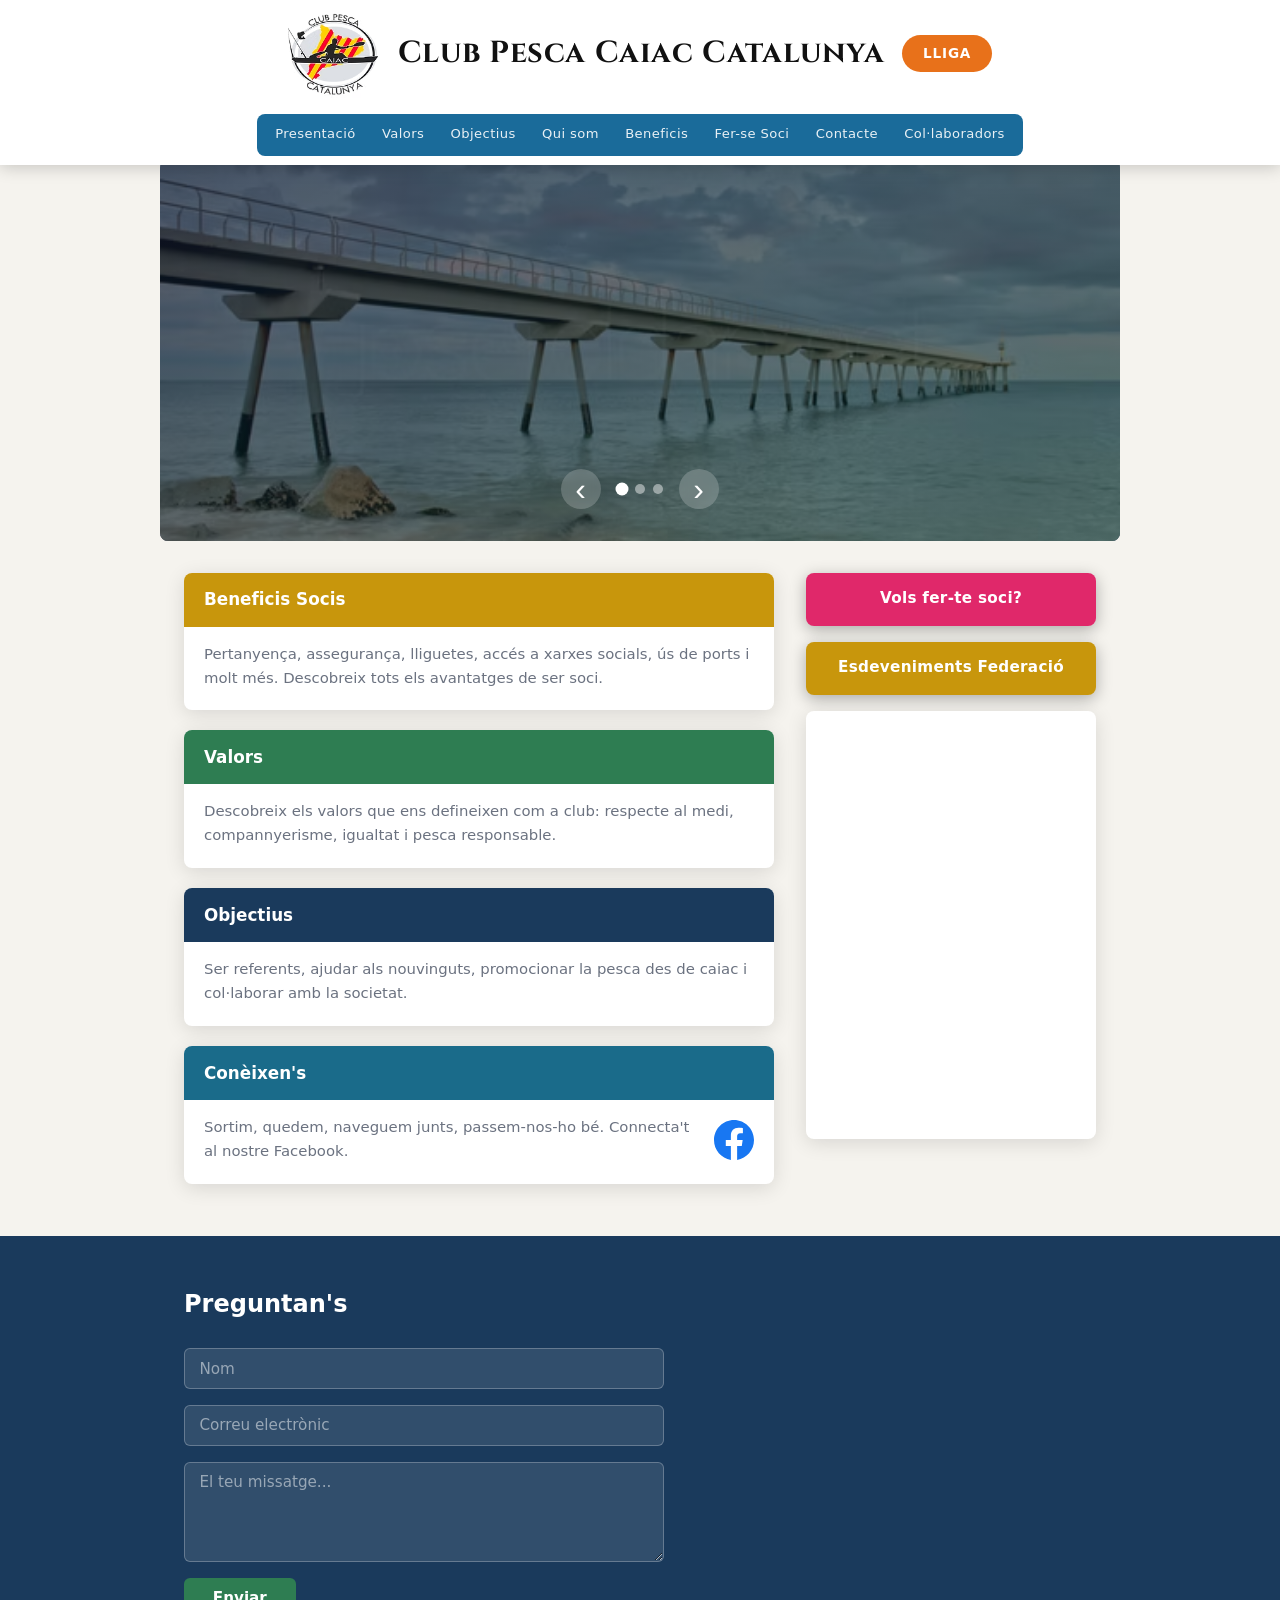
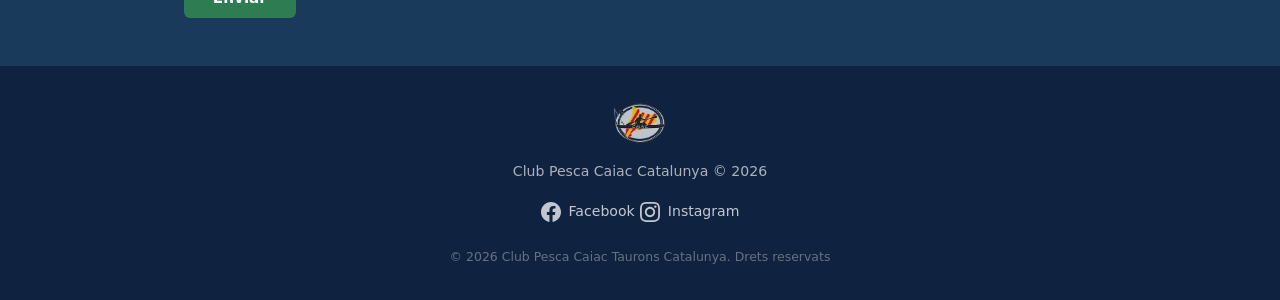
==== index.html @ 797f1c05 "Initial commit — Club Pesca Caiac Catalunya web" ====
<!DOCTYPE html>
<html lang="ca">
<head>
  <meta charset="UTF-8" />
  <meta name="viewport" content="width=device-width, initial-scale=1.0" />
  <title>Club Pesca Caiac Catalunya</title>
  <link rel="stylesheet" href="assets/css/styles.css" />
</head>
<body>

  <div id="site-header"></div>

  <main>

    <!-- HERO SLIDER (compacte) -->
    <section class="hero hero--compact">
      <div class="slider" id="hero-slider">
        <div class="slide" style="background-image: url('assets/img/pontpetroli.avif')"></div>
        <div class="slide" style="background-image: url('assets/img/delta.avif')"></div>
        <div class="slide" style="background-image: url('assets/img/capcreus.avif')"></div>
      </div>
      <div class="hero-overlay"></div>
      <div class="slider-nav">
        <button class="slider-prev" aria-label="Anterior">&#8249;</button>
        <div class="slider-dots" id="slider-dots"></div>
        <button class="slider-next" aria-label="Següent">&#8250;</button>
      </div>
    </section>

    <!-- LANDING GRID -->
    <div class="landing-wrap">

      <!-- COLUMNA PRINCIPAL -->
      <div class="landing-main">

        <!-- Beneficis -->
        <a href="beneficis.html" class="landing-card">
          <div class="landing-card-header landing-card-header--accent">Beneficis Socis</div>
          <div class="landing-card-body">
            <p>Pertanyença, assegurança, lliguetes, accés a xarxes socials, ús de ports i molt més. Descobreix tots els avantatges de ser soci.</p>
          </div>
        </a>

        <!-- Valors -->
        <a href="valors.html" class="landing-card">
          <div class="landing-card-header landing-card-header--secondary">Valors</div>
          <div class="landing-card-body">
            <p>Descobreix els valors que ens defineixen com a club: respecte al medi, compannyerisme, igualtat i pesca responsable.</p>
          </div>
        </a>

        <!-- Objectius -->
        <a href="objectius.html" class="landing-card">
          <div class="landing-card-header landing-card-header--primary">Objectius</div>
          <div class="landing-card-body">
            <p>Ser referents, ajudar als nouvinguts, promocionar la pesca des de caiac i col·laborar amb la societat.</p>
          </div>
        </a>

        <!-- Conèixen's -->
        <a href="qui-som.html" class="landing-card landing-card--facebook">
          <div class="landing-card-header landing-card-header--dark">Conèixen's</div>
          <div class="landing-card-body landing-card-body--fb">
            <p>Sortim, quedem, naveguem junts, passem-nos-ho bé. Connecta't al nostre Facebook.</p>
            <svg class="fb-icon" viewBox="0 0 24 24" fill="currentColor" aria-hidden="true">
              <path d="M24 12.073C24 5.405 18.627 0 12 0S0 5.405 0 12.073C0 18.1 4.388 23.094 10.125 24v-8.437H7.078v-3.49h3.047V9.41c0-3.025 1.792-4.697 4.533-4.697 1.312 0 2.686.236 2.686.236v2.97h-1.513c-1.491 0-1.956.93-1.956 1.874v2.25h3.328l-.532 3.49h-2.796V24C19.612 23.094 24 18.1 24 12.073z"/>
            </svg>
          </div>
        </a>

      </div>

      <!-- SIDEBAR -->
      <aside class="landing-sidebar">
        <a href="fer-se-soci.html" class="btn-cta btn-cta--soci btn-cta--block">Vols fer-te soci?</a>
        <a href="https://www.fepyc.es/competiciones-oficiales"
           class="btn-cta btn-cta--esdev btn-cta--block"
           target="_blank" rel="noopener">Esdeveniments Federació</a>

        <div class="sidebar-calendar">
          <iframe
            src="https://calendar.google.com/calendar/embed?src=info.clubpescacaiaccatalunya%40gmail.com&ctz=Europe%2FMadrid&hl=ca&showTitle=0&showNav=0&showPrint=0&showTabs=0&showCalendars=0&showTz=0&mode=AGENDA"
            style="border:0" width="100%" height="420" frameborder="0"
            scrolling="no" title="Esdeveniments pròxims"></iframe>
        </div>
      </aside>

    </div>

    <!-- PREGUNTAN'S -->
    <section class="preguntes-section">
      <div class="container preguntes-grid">
        <div class="preguntes-form-wrap">
          <h2 class="preguntes-title">Preguntan's</h2>
          <form id="preguntes-form" action="https://formspree.io/f/xkoywnyw" method="POST" novalidate>
            <div class="form-group">
              <input type="text" name="nom" required placeholder="Nom" />
            </div>
            <div class="form-group">
              <input type="email" name="email" required placeholder="Correu electrònic" />
            </div>
            <div class="form-group">
              <textarea name="missatge" rows="3" required placeholder="El teu missatge..."></textarea>
            </div>
            <div class="form-actions">
              <button type="submit" class="btn btn--primary">Enviar</button>
            </div>
            <div id="preguntes-status" class="form-status" aria-live="polite"></div>
          </form>
        </div>
      </div>
    </section>

  </main>

  <div id="site-footer"></div>

  <script src="assets/js/components.js"></script>
  <script src="assets/js/script.js"></script>
</body>
</html>
---- assets/css/styles.css ----
/* =========================================================
   Variables & Reset
   ========================================================= */
:root {
  --color-primary:   #1a3a5c;
  --color-secondary: #2e7d52;
  --color-accent:    #c8960c;
  --color-dark:      #0f2340;
  --color-light:     #f5f3ee;
  --color-white:     #ffffff;
  --color-text:      #2c2c2c;
  --color-muted:     #6b7280;

  --header-h: 160px;
  --font-display: 'Cinzel', serif;
  --radius:   8px;
  --shadow:   0 4px 20px rgba(0,0,0,.12);
  --transition: .25s ease;

  --font-main: 'Segoe UI', system-ui, sans-serif;
}

*, *::before, *::after { box-sizing: border-box; margin: 0; padding: 0; }

html { scroll-behavior: smooth; font-size: 16px; }

body {
  font-family: var(--font-main);
  color: var(--color-text);
  background: var(--color-light);
  line-height: 1.7;
}

img { max-width: 100%; height: auto; display: block; }
a   { color: inherit; text-decoration: none; }

/* =========================================================
   Utility
   ========================================================= */
.container {
  max-width: 960px;
  margin: 0 auto;
  padding: 0 1.5rem;
}

.mt-2 { margin-top: 2rem; }

.link {
  color: var(--color-secondary);
  text-decoration: underline;
  text-underline-offset: 3px;
}
.link:hover { color: var(--color-primary); }

/* =========================================================
   Header & Nav
   ========================================================= */
#header {
  position: fixed;
  top: 0; left: 0; right: 0;
  z-index: 1000;
  background: #ffffff;
  box-shadow: 0 2px 16px rgba(0,0,0,.2);
}

/* Fila superior — fons blanc, logo + nom + botó */
.header-brand-row {
  background: #ffffff;
  display: flex;
  align-items: center;
  justify-content: center;
  gap: 1.1rem;
  padding: .6rem 2rem;
}

.logo-link { flex-shrink: 0; }
.logo { height: 88px; width: auto; }

.header-club-name {
  font-family: 'Cinzel', serif;
  font-size: 1.9rem;
  font-weight: 700;
  color: #111111;
  letter-spacing: .02em;
  line-height: 1;
}

.club-name  { display: none; }
.club-line1 { display: none; }
.club-line2 { display: none; }

.btn-lliga {
  flex-shrink: 0;
  display: inline-block;
  padding: .45rem 1.3rem;
  background: #e8711a;
  color: #ffffff;
  font-size: .85rem;
  font-weight: 700;
  letter-spacing: .06em;
  text-transform: uppercase;
  border-radius: 20px;
  white-space: nowrap;
  transition: background var(--transition);
}
.btn-lliga:hover { background: #c45e12; }

/* Hamburger (ocult en desktop) */
.nav-toggle {
  display: none;
  flex-direction: column;
  gap: 5px;
  background: none;
  border: none;
  cursor: pointer;
  padding: 6px;
  flex-shrink: 0;
}
.nav-toggle span {
  display: block;
  width: 26px; height: 2px;
  background: #333333;
  border-radius: 2px;
  transition: transform var(--transition), opacity var(--transition);
}
.nav-toggle[aria-expanded="true"] span:nth-child(1) { transform: translateY(7px) rotate(45deg); }
.nav-toggle[aria-expanded="true"] span:nth-child(2) { opacity: 0; }
.nav-toggle[aria-expanded="true"] span:nth-child(3) { transform: translateY(-7px) rotate(-45deg); }

/* Barra de navegació — píndola blava centrada, amplada automàtica */
#main-nav {
  background: #1a6b9a;
  border-radius: 8px;
  width: fit-content;
  margin: .4rem auto .55rem;
  padding: .2rem .4rem;
}

#main-nav ul {
  list-style: none;
  display: flex;
  gap: .15rem;
  flex-wrap: wrap;
  justify-content: center;
}

#main-nav a {
  display: block;
  padding: .42rem .75rem;
  color: rgba(255,255,255,.9);
  font-size: .82rem;
  font-weight: 500;
  letter-spacing: .03em;
  border-radius: 5px;
  transition: background var(--transition), color var(--transition);
  white-space: nowrap;
}

#main-nav a:hover {
  background: rgba(255,255,255,.22);
  color: #ffffff;
}

#main-nav a.active {
  background: rgba(255,255,255,.3);
  color: #ffffff;
  font-weight: 700;
}

/* =========================================================
   Sections — general
   ========================================================= */
.section {
  padding-bottom: 5rem;
}

.section--light { background: var(--color-light); }
.section--dark  { background: var(--color-primary); color: var(--color-white); }
.section--dark .card, .section--dark .benefici-item { color: var(--color-text); }

/* Section header (with or without image) */
.section-header {
  padding: 3rem 0 2.5rem;
  text-align: center;
}

.section-header h2 {
  font-size: clamp(1.8rem, 4vw, 2.6rem);
  font-weight: 700;
  letter-spacing: -.02em;
}

.section--light .section-header h2 { color: var(--color-primary); }
.section--dark  .section-header h2 { color: var(--color-white); }

/* Header with background image */
.section-header.has-image {
  position: relative;
  min-height: 200px;
  display: flex;
  align-items: flex-end;
  padding: 0;
  margin-bottom: 2.5rem;
}

.section-header-bg {
  position: absolute;
  inset: 0;
  background-size: cover;
  background-position: center;
  background-color: var(--color-dark);
}

.section-header-overlay {
  position: relative;
  width: 100%;
  padding: 2rem 2rem 1.5rem;
  background: linear-gradient(to top, rgba(10,25,50,.75) 0%, transparent 100%);
}

.section-header.has-image h2 {
  color: var(--color-white) !important;
  text-shadow: 0 2px 8px rgba(0,0,0,.5);
}

.section-intro {
  max-width: 700px;
  margin: 0 auto 2.5rem;
  text-align: center;
  font-size: 1.05rem;
}

/* =========================================================
   Hero Slider
   ========================================================= */
.hero {
  position: relative;
  min-height: 100vh;
  display: flex;
  align-items: center;
  justify-content: center;
  overflow: hidden;
  background-color: var(--color-dark);
}

/* Slides */
.slider {
  position: absolute;
  inset: 0;
}
.slide {
  position: absolute;
  inset: 0;
  background-size: cover;
  background-position: center;
  opacity: 0;
  transition: opacity 1.2s ease;
}
.slide.active { opacity: 1; }

.hero-overlay {
  position: absolute;
  inset: 0;
  background: linear-gradient(160deg, rgba(10,25,50,.65) 0%, rgba(10,50,30,.45) 100%);
  pointer-events: none;
}

/* Hero content */
.hero-content {
  position: relative;
  text-align: center;
  color: var(--color-white);
  padding: 2rem 1.5rem;
  z-index: 1;
}

.hero-logo {
  width: clamp(100px, 18vw, 180px);
  margin: 0 auto 1.5rem;
  filter: drop-shadow(0 4px 16px rgba(0,0,0,.5));
}

.hero-title {
  font-size: clamp(1.8rem, 5vw, 3.2rem);
  font-weight: 800;
  letter-spacing: -.02em;
  text-shadow: 0 3px 12px rgba(0,0,0,.5);
  margin-bottom: 1.75rem;
}

/* CTA buttons */
.hero-ctas {
  display: flex;
  flex-wrap: wrap;
  gap: 1rem;
  justify-content: center;
}

.btn-cta {
  display: inline-block;
  padding: .7rem 1.6rem;
  border-radius: 30px;
  font-weight: 700;
  font-size: .95rem;
  letter-spacing: .02em;
  transition: transform var(--transition), box-shadow var(--transition), filter var(--transition);
  box-shadow: 0 4px 16px rgba(0,0,0,.3);
}
.btn-cta:hover {
  transform: translateY(-2px);
  box-shadow: 0 8px 24px rgba(0,0,0,.35);
  filter: brightness(1.1);
}

.btn-cta--soci {
  background: #e0286a;
  color: var(--color-white);
}
.btn-cta--esdev {
  background: var(--color-accent);
  color: var(--color-white);
}

/* Slider nav */
.slider-nav {
  position: absolute;
  bottom: 2rem;
  left: 0; right: 0;
  display: flex;
  align-items: center;
  justify-content: center;
  gap: 1rem;
  z-index: 2;
}

.slider-prev,
.slider-next {
  background: rgba(255,255,255,.2);
  border: none;
  color: var(--color-white);
  font-size: 2rem;
  line-height: 1;
  width: 40px; height: 40px;
  border-radius: 50%;
  cursor: pointer;
  display: flex; align-items: center; justify-content: center;
  transition: background var(--transition);
  backdrop-filter: blur(4px);
}
.slider-prev:hover,
.slider-next:hover { background: rgba(255,255,255,.4); }

.slider-dots {
  display: flex;
  gap: .5rem;
  align-items: center;
}
.slider-dot {
  width: 10px; height: 10px;
  border-radius: 50%;
  background: rgba(255,255,255,.45);
  border: none;
  cursor: pointer;
  transition: background var(--transition), transform var(--transition);
  padding: 0;
}
.slider-dot.active {
  background: var(--color-white);
  transform: scale(1.3);
}

/* =========================================================
   Landing page
   ========================================================= */
.hero--compact {
  max-width: 960px;
  margin: var(--header-h) auto 0;
  border-radius: var(--radius);
  aspect-ratio: 560 / 222;
  min-height: 0;
}
@media (max-width: 768px) {
  .hero--compact {
    aspect-ratio: 560 / 222;
    border-radius: 0;
    min-height: 140px;
  }
}

.landing-wrap {
  display: grid;
  grid-template-columns: 1fr 290px;
  gap: 2rem;
  max-width: 960px;
  margin: 2rem auto;
  padding: 0 1.5rem;
  align-items: start;
}

/* Cards secció */
.landing-card {
  display: block;
  text-decoration: none;
  color: var(--color-text);
  background: var(--color-white);
  border-radius: var(--radius);
  box-shadow: var(--shadow);
  overflow: hidden;
  margin-bottom: 1.25rem;
  transition: transform var(--transition), box-shadow var(--transition);
}
.landing-card:hover {
  transform: translateY(-3px);
  box-shadow: 0 10px 28px rgba(0,0,0,.13);
}

.landing-card-header {
  padding: .8rem 1.25rem;
  font-weight: 800;
  font-size: 1.05rem;
  color: var(--color-white);
}
.landing-card-header--primary  { background: var(--color-primary); }
.landing-card-header--secondary { background: var(--color-secondary); }
.landing-card-header--accent    { background: var(--color-accent); }
.landing-card-header--dark      { background: #1a6b8a; }

.landing-card-body {
  padding: 1rem 1.25rem 1.25rem;
  font-size: .93rem;
  color: var(--color-muted);
  line-height: 1.6;
}

.landing-card-body--fb {
  display: flex;
  align-items: center;
  gap: 1rem;
}
.fb-icon {
  width: 40px; height: 40px;
  color: #1877f2;
  flex-shrink: 0;
}

/* Sidebar */
.landing-sidebar {
  display: flex;
  flex-direction: column;
  gap: 1rem;
  position: sticky;
  top: calc(var(--header-h) + 1rem);
}

.btn-cta--block {
  display: block;
  text-align: center;
  border-radius: var(--radius);
  padding: .85rem 1rem;
  font-size: .95rem;
}

.sidebar-calendar {
  border-radius: var(--radius);
  overflow: hidden;
  box-shadow: var(--shadow);
  background: var(--color-white);
}

/* Preguntan's */
.preguntes-section {
  background: var(--color-primary);
  padding: 3rem 0;
  margin-top: 1rem;
}

.preguntes-title {
  color: var(--color-white);
  font-size: 1.5rem;
  font-weight: 800;
  margin-bottom: 1.5rem;
}

.preguntes-form-wrap {
  max-width: 480px;
}

.preguntes-section input,
.preguntes-section textarea {
  background: rgba(255,255,255,.1);
  border-color: rgba(255,255,255,.25);
  color: var(--color-white);
}
.preguntes-section input::placeholder,
.preguntes-section textarea::placeholder { color: rgba(255,255,255,.5); }
.preguntes-section input:focus,
.preguntes-section textarea:focus {
  border-color: var(--color-accent);
  box-shadow: 0 0 0 3px rgba(200,150,12,.25);
}

@media (max-width: 768px) {
  .landing-wrap {
    grid-template-columns: 1fr;
  }
  .landing-sidebar {
    position: static;
  }
}

/* =========================================================
   Pàgines internes
   ========================================================= */
.page-main {
  padding-top: var(--header-h);
  min-height: calc(100vh - 200px);
  max-width: 960px;
  margin: 0 auto;
}

.page-banner {
  padding: 1.75rem 0 1.6rem;
}
.page-banner-overlay {
  width: 100%;
  text-align: center;
}
.page-banner h1 {
  display: inline-block;
  font-family: 'Cinzel', serif;
  font-size: clamp(1.1rem, 2.5vw, 1.6rem);
  font-weight: 700;
  letter-spacing: .12em;
  text-transform: uppercase;
  color: #ffffff;
  background: linear-gradient(135deg, var(--color-accent) 0%, #e8a020 100%);
  border-radius: 50px;
  padding: .65rem 2.5rem;
  box-shadow: 0 4px 22px rgba(200,150,12,.45), 0 0 0 3px rgba(255,255,255,.12);
  text-shadow: 0 1px 4px rgba(0,0,0,.2);
}

.page-content {
  padding: 3rem 1.5rem 5rem;
}

/* =========================================================
   Cards (Valors)
   ========================================================= */
.cards-grid {
  display: grid;
  grid-template-columns: repeat(auto-fit, minmax(220px, 1fr));
  gap: 1.5rem;
}

.card {
  background: var(--color-white);
  border-radius: var(--radius);
  padding: 2rem 1.5rem;
  box-shadow: var(--shadow);
  text-align: center;
  transition: transform var(--transition), box-shadow var(--transition);
}
.card:hover { transform: translateY(-4px); box-shadow: 0 8px 28px rgba(0,0,0,.15); }

.card-icon { font-size: 2.5rem; margin-bottom: 1rem; }
.card h3   { font-size: 1.1rem; margin-bottom: .5rem; color: var(--color-primary); }
.card p    { font-size: .9rem; color: var(--color-muted); }

/* =========================================================
   Valors — visual
   ========================================================= */
.valors-visual {
  position: relative;
  width: 320px;
  height: 320px;
  margin: 1rem auto 2.5rem;
}

.valors-ring {
  position: absolute;
  border-radius: 50%;
  top: 50%; left: 50%;
  transform: translate(-50%, -50%);
  border: 2px solid rgba(255,255,255,.2);
}
.valors-ring--outer {
  width: 310px; height: 310px;
  border-style: dashed;
  animation: spin 30s linear infinite;
}
.valors-ring--mid {
  width: 220px; height: 220px;
  border-color: rgba(200,150,12,.35);
}

@keyframes spin { to { transform: translate(-50%, -50%) rotate(360deg); } }

.valors-center {
  position: absolute;
  top: 50%; left: 50%;
  transform: translate(-50%, -50%);
  width: 130px; height: 130px;
  background: var(--color-secondary);
  border-radius: 50%;
  display: flex;
  flex-direction: column;
  align-items: center;
  justify-content: center;
  gap: .3rem;
  box-shadow: 0 0 0 6px rgba(46,125,82,.25), 0 8px 28px rgba(0,0,0,.3);
}
.valors-icon  { font-size: 2rem; line-height: 1; }
.valors-label { font-size: .7rem; font-weight: 800; letter-spacing: .12em; color: var(--color-white); }

.valors-satellite {
  position: absolute;
  width: 52px; height: 52px;
  background: var(--color-primary);
  border: 2px solid var(--color-accent);
  border-radius: 50%;
  display: flex; align-items: center; justify-content: center;
  font-size: 1.3rem;
  box-shadow: 0 4px 14px rgba(0,0,0,.3);
  top: 50%; left: 50%;
}
/* Posicions dels 6 satèl·lits (radi ~130px) */
.valors-sat--1 { transform: translate(-50%,-50%) translate(0,   -130px); }
.valors-sat--2 { transform: translate(-50%,-50%) translate(113px, -65px); }
.valors-sat--3 { transform: translate(-50%,-50%) translate(113px,  65px); }
.valors-sat--4 { transform: translate(-50%,-50%) translate(0,    130px); }
.valors-sat--5 { transform: translate(-50%,-50%) translate(-113px, 65px); }
.valors-sat--6 { transform: translate(-50%,-50%) translate(-113px,-65px); }

/* Botó DECÀLEG esfera */
.decaleg-btn-wrap {
  text-align: center;
  padding: 2rem 0 1rem;
}

.btn-decaleg {
  display: inline-flex;
  align-items: center;
  justify-content: center;
  width: 150px; height: 150px;
  border-radius: 50%;
  background: var(--color-accent);
  color: var(--color-white);
  font-size: 1rem;
  font-weight: 800;
  letter-spacing: .1em;
  text-decoration: none;
  box-shadow: 0 6px 24px rgba(200,150,12,.4);
  transition: transform var(--transition), box-shadow var(--transition), background var(--transition);
}
.btn-decaleg:hover {
  background: #a97a08;
  transform: scale(1.08);
  box-shadow: 0 10px 32px rgba(200,150,12,.5);
}

/* Pàgina decàleg */
.decaleg-page-content {
  max-width: 800px;
  margin: 0 auto;
}

.decaleg-section-title {
  font-size: clamp(1.4rem, 3vw, 1.9rem);
  font-weight: 800;
  color: var(--color-primary);
  margin-bottom: 2rem;
  padding-bottom: .6rem;
  border-bottom: 3px solid var(--color-accent);
}

.decaleg-group {
  margin-bottom: 2.5rem;
  background: var(--color-white);
  border-radius: var(--radius);
  box-shadow: var(--shadow);
  overflow: hidden;
}

.decaleg-group-title {
  background: var(--color-primary);
  color: var(--color-white);
  font-size: 1rem;
  font-weight: 700;
  padding: .85rem 1.5rem;
  letter-spacing: .02em;
}

.decaleg-ol {
  padding: 1.25rem 1.5rem 1.5rem 3rem;
  display: flex;
  flex-direction: column;
  gap: .85rem;
}

.decaleg-ol li {
  font-size: .97rem;
  line-height: 1.65;
  color: var(--color-text);
}

/* Llista DECÀLEG en secció — Valors (scattered 3×3) */
.decaleg-list {
  list-style: none;
  display: grid;
  grid-template-columns: repeat(3, 1fr);
  gap: 1.4rem;
  margin: 1.5rem auto 2.5rem;
}

.decaleg-list li {
  display: flex;
  flex-direction: column;
  border-radius: var(--radius);
  overflow: hidden;
  box-shadow: 0 6px 22px rgba(0,0,0,.16);
  transition: transform .35s ease, box-shadow .35s ease, z-index 0s;
  position: relative;
  z-index: 1;
}
.decaleg-list li::before { display: none; }

/* Rotació individual — "cartes llançades" */
.decaleg-list li:nth-child(1) { transform: rotate(-4deg)   translate(-4px, -3px); }
.decaleg-list li:nth-child(2) { transform: rotate(2.5deg)  translate( 3px, -6px); }
.decaleg-list li:nth-child(3) { transform: rotate(-3deg)   translate( 5px, -2px); }
.decaleg-list li:nth-child(4) { transform: rotate(3.5deg)  translate(-6px,  4px); }
.decaleg-list li:nth-child(6) { transform: rotate(-2.5deg) translate( 6px,  3px); }
.decaleg-list li:nth-child(7) { transform: rotate(4deg)    translate(-3px,  5px); }
.decaleg-list li:nth-child(8) { transform: rotate(-3.5deg) translate( 2px,  6px); }
.decaleg-list li:nth-child(9) { transform: rotate(2deg)    translate( 5px,  3px); }

/* Hover — s'enderessa i s'aixeca */
.decaleg-list li:not(.decaleg-center):hover {
  transform: rotate(0deg) translateY(-10px) scale(1.04);
  box-shadow: 0 16px 36px rgba(0,0,0,.22);
  z-index: 10;
}

/* Centre — esfera Decàleg */
.decaleg-list li.decaleg-center {
  background: none;
  box-shadow: none;
  overflow: visible;
  display: flex;
  align-items: center;
  justify-content: center;
  transform: none !important;
}
.decaleg-list li.decaleg-center:hover {
  box-shadow: none !important;
  transform: scale(1.1) !important;
}

.decaleg-list li > div {
  display: flex;
  flex-direction: column;
  height: 100%;
}

.decaleg-item-title {
  padding: .75rem 1.1rem;
  font-weight: 700;
  font-size: .88rem;
  color: #ffffff;
  line-height: 1.3;
}

.decaleg-item-text {
  background: var(--color-white);
  padding: .85rem 1.1rem 1rem;
  font-size: .83rem;
  color: var(--color-text);
  line-height: 1.6;
  flex: 1;
}

/* Colors — posició 5 és el centre, se salta */
.decaleg-list li:nth-child(1) .decaleg-item-title { background: #1a6b9a; }
.decaleg-list li:nth-child(2) .decaleg-item-title { background: #2e7d52; }
.decaleg-list li:nth-child(3) .decaleg-item-title { background: #c07d15; }
.decaleg-list li:nth-child(4) .decaleg-item-title { background: #00778a; }
.decaleg-list li:nth-child(6) .decaleg-item-title { background: #7b3f9e; }
.decaleg-list li:nth-child(7) .decaleg-item-title { background: #c0392b; }
.decaleg-list li:nth-child(8) .decaleg-item-title { background: #6d4c24; }
.decaleg-list li:nth-child(9) .decaleg-item-title { background: #1a3a5c; }

/* Mòbil: columna única sense rotació */
@media (max-width: 640px) {
  .decaleg-list { grid-template-columns: 1fr; }
  .decaleg-list li:nth-child(n) { transform: none; }
  .decaleg-list li.decaleg-center { order: -1; }
}

/* =========================================================
   Objectius
   ========================================================= */
.objectius-grid {
  display: grid;
  grid-template-columns: repeat(auto-fit, minmax(280px, 1fr));
  gap: 1.5rem;
}

.obj-card {
  background: var(--color-white);
  border-radius: var(--radius);
  box-shadow: var(--shadow);
  overflow: hidden;
  transition: transform var(--transition), box-shadow var(--transition);
}
.obj-card:hover {
  transform: translateY(-4px);
  box-shadow: 0 10px 28px rgba(0,0,0,.14);
}

.obj-card-header {
  padding: 1rem 1.25rem;
  font-weight: 700;
  font-size: 1rem;
  color: var(--color-white);
  line-height: 1.3;
}
.obj-card--primary .obj-card-header { background: var(--color-primary); }
.obj-card--secondary .obj-card-header { background: var(--color-secondary); }
.obj-card--accent .obj-card-header { background: var(--color-accent); }

.obj-card p {
  padding: 1rem 1.25rem 1.25rem;
  font-size: .92rem;
  color: var(--color-text);
  line-height: 1.65;
}

/* =========================================================
   Qui som — mosaic
   ========================================================= */
.team-mosaic {
  display: grid;
  grid-template-columns: repeat(auto-fit, minmax(280px, 1fr));
  gap: 1.75rem;
}

.team-card {
  border-radius: var(--radius);
  overflow: hidden;
  box-shadow: var(--shadow);
  display: flex;
  flex-direction: column;
  transition: transform var(--transition), box-shadow var(--transition);
}
.team-card:hover {
  transform: translateY(-4px);
  box-shadow: 0 12px 32px rgba(0,0,0,.16);
}

.team-photo {
  height: 280px;
  background-size: cover;
  background-position: center top;
  background-color: var(--color-dark);
}

.team-info {
  background: var(--color-accent);
  padding: 1.1rem 1.25rem 1.25rem;
  flex: 1;
}

.team-role {
  font-weight: 800;
  font-size: 1.05rem;
  color: var(--color-white);
  margin-bottom: .2rem;
}

.team-name {
  font-size: .9rem;
  color: rgba(255,255,255,.85);
  margin-bottom: .5rem;
  font-style: italic;
}

.team-info p {
  font-size: .88rem;
  color: rgba(255,255,255,.9);
  line-height: 1.6;
}

/* =========================================================
   Qui som — equip (legacy, pot eliminar-se)
   ========================================================= */
.content-block {
  max-width: 780px;
  margin: 0 auto;
  font-size: 1.02rem;
}
.content-block p + p,
.content-block p + h3,
.content-block h3 + ol { margin-top: 1.25rem; }
.content-block h3 {
  font-size: 1.05rem;
  color: var(--color-primary);
  font-weight: 700;
}
.section--dark .content-block { opacity: .92; }

.presentacio-list {
  padding-left: 1.4rem;
  display: flex;
  flex-direction: column;
  gap: .6rem;
  margin-top: .75rem;
}
.presentacio-list li { line-height: 1.6; }

.presentacio-coda {
  margin-top: 2rem !important;
  font-weight: 600;
  color: var(--color-secondary);
}
.presentacio-firma {
  margin-top: .75rem !important;
  font-size: .95rem;
  border-left: 3px solid var(--color-accent);
  padding-left: .85rem;
  line-height: 1.6;
}

.video-wrap {
  max-width: 640px;
  margin: 2.5rem auto 0;
}
.video-responsive {
  position: relative;
  padding-bottom: 56.25%;
  height: 0;
  border-radius: var(--radius);
  overflow: hidden;
  box-shadow: var(--shadow);
}
.video-responsive iframe {
  position: absolute;
  inset: 0;
  width: 100%;
  height: 100%;
}

.team-grid {
  display: grid;
  grid-template-columns: repeat(auto-fit, minmax(180px, 1fr));
  gap: 1.5rem;
  margin-top: 2.5rem;
}

.team-card {
  text-align: center;
}
.team-card img {
  width: 120px; height: 120px;
  border-radius: 50%;
  object-fit: cover;
  margin: 0 auto .75rem;
  border: 3px solid var(--color-accent);
}
.team-card h4 { font-size: 1rem; margin-bottom: .2rem; }
.team-card p  { font-size: .85rem; opacity: .75; }

/* =========================================================
   Beneficis
   ========================================================= */
.beneficis-intro {
  max-width: 750px;
  margin: 0 auto 2.5rem;
  text-align: center;
  font-size: 1.05rem;
  color: var(--color-muted);
}

.beneficis-grid {
  display: grid;
  grid-template-columns: repeat(auto-fit, minmax(260px, 1fr));
  gap: 1.5rem;
}

.condicions-btn-wrap {
  text-align: center;
  margin: 0 0 2.5rem;
}

.btn-condicions {
  display: inline-flex;
  align-items: center;
  justify-content: center;
  width: 130px; height: 130px;
  border-radius: 50%;
  background: var(--color-secondary);
  color: var(--color-white);
  font-size: .95rem;
  font-weight: 800;
  letter-spacing: .1em;
  text-decoration: none;
  box-shadow: 0 6px 20px rgba(46,125,82,.35);
  transition: transform var(--transition), box-shadow var(--transition), background var(--transition);
}
.btn-condicions:hover {
  background: #256944;
  transform: scale(1.08);
  box-shadow: 0 10px 28px rgba(46,125,82,.45);
}

/* =========================================================
   Condicions
   ========================================================= */
.condicions-block {
  max-width: 780px;
  margin: 0 auto;
}

.condicions-section {
  margin-bottom: 2.5rem;
}

.condicions-section h2 {
  font-size: 1.15rem;
  font-weight: 800;
  color: var(--color-primary);
  margin-bottom: .9rem;
  padding-bottom: .4rem;
  border-bottom: 2px solid var(--color-accent);
  display: inline-block;
}

.condicions-ol {
  padding-left: 1.4rem;
  display: flex;
  flex-direction: column;
  gap: .5rem;
}

.condicions-ul {
  list-style: none;
  display: flex;
  flex-direction: column;
  gap: .65rem;
}

.condicions-ul li {
  display: flex;
  align-items: flex-start;
  gap: .65rem;
  font-size: .97rem;
  line-height: 1.6;
}

.condicions-ul li::before {
  content: '';
  display: inline-block;
  width: 7px; height: 7px;
  border-radius: 50%;
  background: var(--color-secondary);
  flex-shrink: 0;
  margin-top: .55rem;
}

.condicions-back {
  margin-top: 3rem;
}

.link-white {
  color: rgba(255,255,255,.85);
  text-decoration: underline;
  text-underline-offset: 3px;
}
.link-white:hover { color: var(--color-white); }

/* =========================================================
   Fer-se Soci — taula de preus
   ========================================================= */
.preus-bloc {
  margin-bottom: 3rem;
}
.preus-bloc p {
  margin-bottom: .9rem;
  font-size: .95rem;
  line-height: 1.7;
}

.preus-taula-wrap {
  overflow-x: auto;
  margin-bottom: .6rem;
}

.preus-taula {
  width: 100%;
  border-collapse: collapse;
  font-size: .92rem;
  box-shadow: var(--shadow);
  border-radius: var(--radius);
  overflow: hidden;
}
.preus-taula thead tr {
  background: var(--color-primary);
  color: #fff;
}
.preus-taula th {
  padding: .75rem 1rem;
  text-align: left;
  font-weight: 700;
  font-size: .85rem;
  letter-spacing: .03em;
}
.preus-taula td {
  padding: .65rem 1rem;
  border-bottom: 1px solid rgba(0,0,0,.07);
}
.preus-taula tbody tr:nth-child(odd)  { background: #fff; }
.preus-taula tbody tr:nth-child(even) { background: #f7f9fb; }
.preus-taula tbody tr:hover           { background: #eef4fa; }
.preus-total td {
  font-weight: 700;
  color: var(--color-primary);
  background: #e8f0f8 !important;
  border-top: 2px solid var(--color-primary);
}

.preus-nota {
  font-size: .82rem;
  color: var(--color-muted);
  font-style: italic;
  margin-bottom: 1.5rem !important;
}

.preus-subtitol {
  font-size: 1rem;
  font-weight: 800;
  color: var(--color-primary);
  text-transform: uppercase;
  letter-spacing: .04em;
  margin: 1.5rem 0 .75rem;
  padding-bottom: .35rem;
  border-bottom: 2px solid var(--color-accent);
  display: inline-block;
}

.preus-pagament {
  background: #f0f6ff;
  border-left: 4px solid var(--color-primary);
  border-radius: 0 var(--radius) var(--radius) 0;
  padding: 1.25rem 1.5rem;
  margin-top: 1.5rem;
}
.preus-pagament .preus-subtitol { margin-top: 0; }

.preus-passos {
  padding-left: 1.4rem;
  display: flex;
  flex-direction: column;
  gap: .55rem;
  margin-top: .5rem;
}
.preus-passos li {
  font-size: .9rem;
  line-height: 1.6;
  color: var(--color-text);
}

/* =========================================================
   Forms
   ========================================================= */
form { max-width: 700px; margin: 0 auto; }

.form-row {
  display: grid;
  grid-template-columns: 1fr 1fr;
  gap: 1rem;
}

.form-group {
  display: flex;
  flex-direction: column;
  gap: .35rem;
  margin-bottom: 1rem;
}

label {
  font-size: .88rem;
  font-weight: 600;
  color: inherit;
  opacity: .85;
}

input, select, textarea {
  width: 100%;
  padding: .65rem .9rem;
  border: 1.5px solid rgba(0,0,0,.18);
  border-radius: 6px;
  font-family: inherit;
  font-size: .95rem;
  background: var(--color-white);
  color: var(--color-text);
  transition: border-color var(--transition), box-shadow var(--transition);
}
.section--dark input,
.section--dark textarea {
  border-color: rgba(255,255,255,.25);
  background: rgba(255,255,255,.08);
  color: var(--color-white);
}
.section--dark input::placeholder,
.section--dark textarea::placeholder { color: rgba(255,255,255,.5); }

input:focus, select:focus, textarea:focus {
  outline: none;
  border-color: var(--color-secondary);
  box-shadow: 0 0 0 3px rgba(46,125,82,.2);
}

textarea { resize: vertical; min-height: 100px; }

.form-legend {
  font-size: .95rem;
  font-weight: 600;
  margin-bottom: 1.25rem;
  opacity: .8;
}

.input-prefix-wrap {
  display: flex;
  align-items: stretch;
}
.input-prefix {
  display: flex;
  align-items: center;
  padding: 0 .75rem;
  background: rgba(0,0,0,.06);
  border: 1.5px solid rgba(0,0,0,.18);
  border-right: none;
  border-radius: 6px 0 0 6px;
  font-size: .9rem;
  white-space: nowrap;
  color: var(--color-text);
}
.section--dark .input-prefix {
  background: rgba(255,255,255,.1);
  border-color: rgba(255,255,255,.25);
  color: var(--color-white);
}
.input-prefix-wrap input {
  border-radius: 0 6px 6px 0;
}

.radio-group {
  display: flex;
  flex-wrap: wrap;
  gap: 1rem;
  margin-top: .25rem;
}
.radio-label {
  display: flex;
  align-items: center;
  gap: .45rem;
  font-weight: 400;
  font-size: .95rem;
  cursor: pointer;
  opacity: 1;
}
.radio-label input[type="radio"] {
  width: auto;
  accent-color: var(--color-secondary);
}

.form-check {
  flex-direction: row;
  align-items: flex-start;
  gap: .6rem;
}
.form-check input[type="checkbox"] {
  width: auto;
  margin-top: .3rem;
  flex-shrink: 0;
  accent-color: var(--color-secondary);
}
.form-check label { font-weight: 400; font-size: .88rem; opacity: 1; }

.form-actions { margin-top: .5rem; }

.form-status {
  margin-top: 1rem;
  padding: .75rem 1rem;
  border-radius: var(--radius);
  font-size: .9rem;
  display: none;
}
.form-status.success { background: #d1fae5; color: #065f46; display: block; }
.form-status.error   { background: #fee2e2; color: #991b1b; display: block; }

/* =========================================================
   Buttons
   ========================================================= */
.btn {
  display: inline-flex;
  align-items: center;
  gap: .5rem;
  padding: .7rem 1.8rem;
  border: none;
  border-radius: 6px;
  font-family: inherit;
  font-size: .95rem;
  font-weight: 600;
  cursor: pointer;
  transition: background var(--transition), transform var(--transition);
}
.btn--primary {
  background: var(--color-secondary);
  color: var(--color-white);
}
.btn--primary:hover {
  background: #256944;
  transform: translateY(-1px);
}
.btn:active { transform: translateY(0); }

/* =========================================================
   Col·laboradors — text informatiu
   ========================================================= */
.collab-cards {
  display: grid;
  grid-template-columns: 1fr 1fr;
  gap: 1.5rem;
  margin-bottom: 2rem;
}

.collab-card {
  border-radius: var(--radius);
  overflow: hidden;
  box-shadow: var(--shadow);
  background: var(--color-white);
  display: flex;
  flex-direction: column;
  padding: 1.75rem 1.5rem 1.5rem;
  gap: .75rem;
  transition: transform var(--transition), box-shadow var(--transition);
}
.collab-card:hover {
  transform: translateY(-3px);
  box-shadow: 0 10px 28px rgba(0,0,0,.13);
}

.collab-card--club { border-top: 4px solid var(--color-primary); }
.collab-card--biz  { border-top: 4px solid var(--color-secondary); }

.collab-card-icon {
  font-size: 2.2rem;
  line-height: 1;
}

.collab-card h3 {
  font-size: 1.05rem;
  font-weight: 800;
  color: var(--color-primary);
  line-height: 1.3;
}
.collab-card--biz h3 { color: var(--color-secondary); }

.collab-card p {
  font-size: .93rem;
  color: var(--color-text);
  line-height: 1.7;
  margin: 0;
}

.collab-coda {
  font-weight: 600;
  color: var(--color-muted) !important;
  font-style: italic;
}

.collab-cta {
  display: flex;
  align-items: center;
  gap: 1.25rem;
  background: #eef4ff;
  border-radius: var(--radius);
  padding: 1.25rem 1.75rem;
  margin-bottom: 2.5rem;
}
.collab-cta p {
  font-size: 1rem;
  font-weight: 700;
  color: var(--color-primary);
  margin: 0;
  flex: 1;
}

.collab-divider {
  display: flex;
  align-items: center;
  gap: 1rem;
  margin-bottom: 2rem;
  color: var(--color-muted);
  font-size: .82rem;
  font-weight: 600;
  letter-spacing: .08em;
  text-transform: uppercase;
}
.collab-divider::before,
.collab-divider::after {
  content: '';
  flex: 1;
  height: 1px;
  background: rgba(0,0,0,.12);
}

.collab-cards--es .collab-card {
  opacity: .85;
}
.collab-cards--es .collab-card h3 {
  font-size: .98rem;
}

.collab-linia {
  margin-top: 2.5rem;
  padding-top: 2rem;
  border-top: 1px solid rgba(0,0,0,.1);
  font-size: .95rem;
  color: var(--color-muted);
  font-style: italic;
  margin-bottom: 1.75rem;
}

.clubs-logos {
  display: flex;
  flex-wrap: wrap;
  gap: 2rem;
  justify-content: center;
  align-items: center;
  padding: 1.5rem 0 2rem;
}

.club-logo-item img {
  height: 72px;
  width: auto;
  max-width: 160px;
  object-fit: contain;
  opacity: .85;
  transition: opacity var(--transition), transform var(--transition);
  filter: none;
}

.club-logo-item:hover img {
  opacity: 1;
  transform: scale(1.06);
}

@media (max-width: 640px) {
  .collab-cards { grid-template-columns: 1fr; }
  .collab-cta { flex-direction: column; align-items: flex-start; }
}

/* =========================================================
   Contacte
   ========================================================= */
.contacte-grid {
  display: grid;
  grid-template-columns: 1fr 1fr;
  gap: 3rem;
  align-items: start;
}

.contacte-info h3 { font-size: 1.15rem; margin-bottom: 1rem; color: var(--color-primary); }

.contact-list { list-style: none; display: flex; flex-direction: column; gap: .75rem; }
.contact-list li {
  display: flex;
  align-items: flex-start;
  gap: .65rem;
  font-size: .95rem;
}
.contact-icon { font-size: 1.1rem; flex-shrink: 0; }

.calendar-wrapper {
  margin-top: .75rem;
  border-radius: var(--radius);
  overflow: hidden;
  box-shadow: var(--shadow);
}

.contacte-form-wrap h3 { font-size: 1.15rem; margin-bottom: 1.25rem; color: var(--color-primary); }
.contacte-form-wrap form { max-width: 100%; }

/* =========================================================
   Col·laboradors
   ========================================================= */
.collaboradors-grid {
  display: flex;
  flex-wrap: wrap;
  gap: 2rem;
  justify-content: center;
}

.collaborador {
  display: flex;
  flex-direction: column;
  align-items: center;
  gap: .6rem;
  text-align: center;
}
.collaborador img {
  width: 140px; height: 80px;
  object-fit: contain;
  filter: brightness(0) invert(1);
  opacity: .8;
  transition: opacity var(--transition);
}
.collaborador:hover img { opacity: 1; }
.collaborador p { font-size: .85rem; color: rgba(255,255,255,.7); }

/* =========================================================
   Enllaços
   ========================================================= */
.enlaces-list {
  list-style: none;
  display: flex;
  flex-direction: column;
  gap: .75rem;
  max-width: 500px;
  margin: 0 auto;
}
.enlaces-list li {
  background: var(--color-white);
  border-radius: var(--radius);
  box-shadow: var(--shadow);
}
.enlaces-list a {
  display: block;
  padding: .85rem 1.25rem;
  color: var(--color-primary);
  font-weight: 500;
  border-left: 4px solid var(--color-accent);
  border-radius: 0 var(--radius) var(--radius) 0;
  transition: background var(--transition);
}
.enlaces-list a:hover { background: rgba(0,0,0,.03); }

/* =========================================================
   Footer
   ========================================================= */
footer {
  background: var(--color-dark);
  color: rgba(255,255,255,.65);
  padding: 2rem 0;
  text-align: center;
}

.footer-inner {
  display: flex;
  flex-direction: column;
  align-items: center;
  gap: .75rem;
}

.footer-logo {
  height: 50px;
  width: auto;
  opacity: .85;
}

footer p { font-size: .88rem; }
.footer-credits { font-size: .78rem; opacity: .55; }

.footer-social { margin: .25rem 0; }
.social-link {
  display: inline-flex;
  align-items: center;
  gap: .5rem;
  color: rgba(255,255,255,.75);
  font-size: .88rem;
  transition: color var(--transition);
}
.social-link:hover { color: var(--color-white); }

/* =========================================================
   Responsive
   ========================================================= */
@media (max-width: 900px) {
  .contacte-grid { grid-template-columns: 1fr; }
  .form-row { grid-template-columns: 1fr; }
}

@media (max-width: 768px) {
  :root { --header-h: 74px; }

  .header-brand-row { padding: .5rem 1rem; gap: .75rem; }
  .logo { height: 52px; }
  .header-club-name { font-size: 1.1rem; }
  .btn-lliga { padding: .35rem .85rem; font-size: .75rem; }
  .nav-toggle { display: flex; }

  #main-nav {
    position: fixed;
    top: var(--header-h);
    left: 0; right: 0;
    width: 100%;
    border-radius: 0;
    margin: 0;
    background: var(--color-dark);
    padding: 1rem 1.5rem 1.5rem;
    transform: translateY(-110%);
    opacity: 0;
    transition: transform .3s ease, opacity .3s ease;
    pointer-events: none;
  }

  #main-nav.open {
    transform: translateY(0);
    opacity: 1;
    pointer-events: all;
  }

  #main-nav ul {
    flex-direction: column;
    gap: .25rem;
    justify-content: unset;
  }

  #main-nav a {
    font-size: .95rem;
    padding: .65rem .75rem;
    color: rgba(255,255,255,.85);
  }

  .section-header.has-image { min-height: 150px; }
}

@media (max-width: 480px) {
  .cards-grid { grid-template-columns: 1fr; }
  .beneficis-grid { grid-template-columns: 1fr; }
}
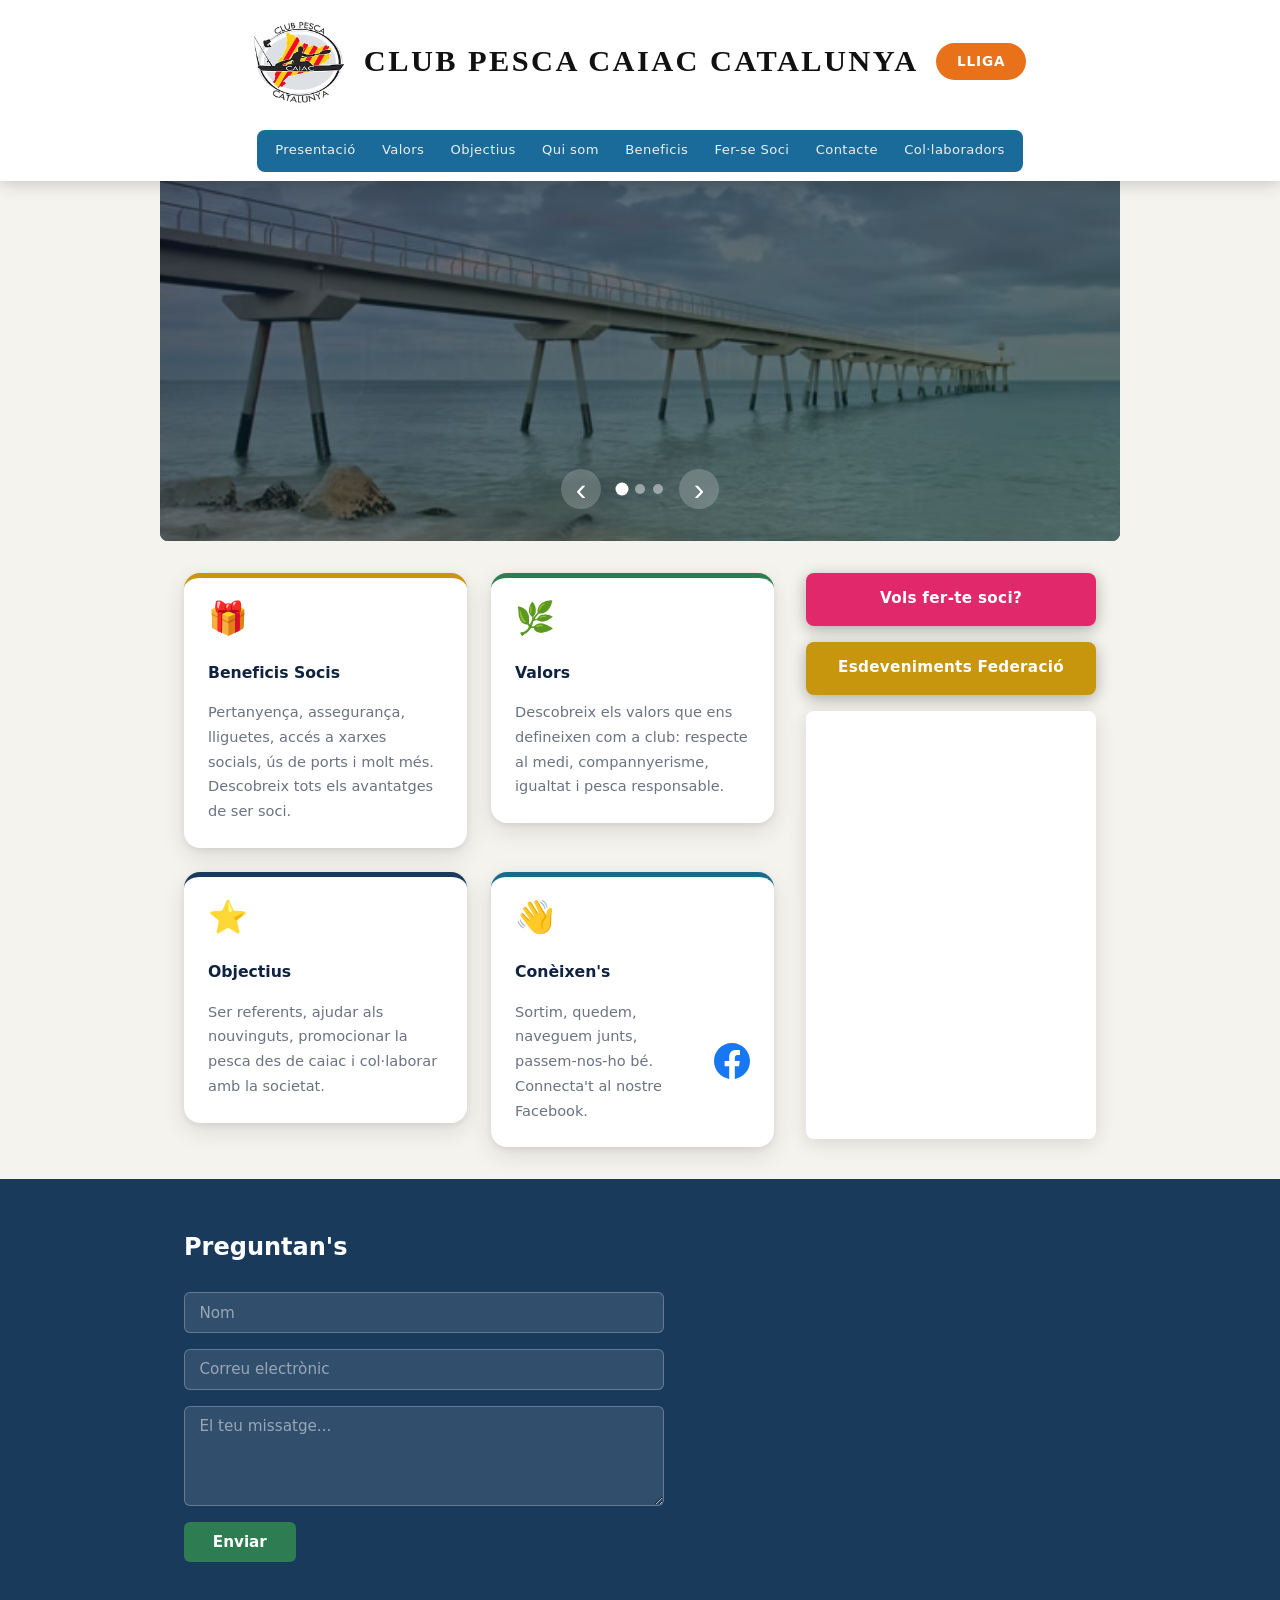
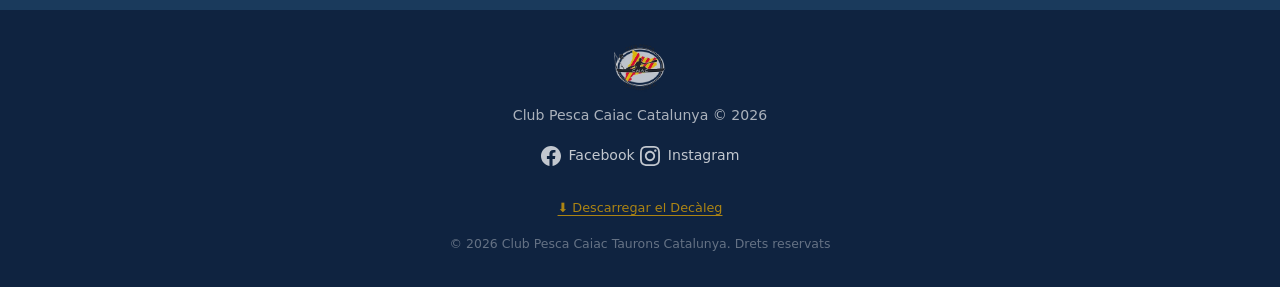
==== commit d00f73f8: "Millora visual: botons pill en lloc d'esferes (Condicions i Decàleg) Substitueix els botons circular" ====
--- a/index.html
+++ b/index.html
@@ -35,7 +35,7 @@
 
         <!-- Beneficis -->
         <a href="beneficis.html" class="landing-card">
-          <div class="landing-card-header landing-card-header--accent">Beneficis Socis</div>
+          <div class="landing-card-header landing-card-header--accent"><span class="card-icon">🎁</span>Beneficis Socis</div>
           <div class="landing-card-body">
             <p>Pertanyença, assegurança, lliguetes, accés a xarxes socials, ús de ports i molt més. Descobreix tots els avantatges de ser soci.</p>
           </div>
@@ -43,7 +43,7 @@
 
         <!-- Valors -->
         <a href="valors.html" class="landing-card">
-          <div class="landing-card-header landing-card-header--secondary">Valors</div>
+          <div class="landing-card-header landing-card-header--secondary"><span class="card-icon">🌿</span>Valors</div>
           <div class="landing-card-body">
             <p>Descobreix els valors que ens defineixen com a club: respecte al medi, compannyerisme, igualtat i pesca responsable.</p>
           </div>
@@ -51,7 +51,7 @@
 
         <!-- Objectius -->
         <a href="objectius.html" class="landing-card">
-          <div class="landing-card-header landing-card-header--primary">Objectius</div>
+          <div class="landing-card-header landing-card-header--primary"><span class="card-icon">⭐</span>Objectius</div>
           <div class="landing-card-body">
             <p>Ser referents, ajudar als nouvinguts, promocionar la pesca des de caiac i col·laborar amb la societat.</p>
           </div>
@@ -59,7 +59,7 @@
 
         <!-- Conèixen's -->
         <a href="qui-som.html" class="landing-card landing-card--facebook">
-          <div class="landing-card-header landing-card-header--dark">Conèixen's</div>
+          <div class="landing-card-header landing-card-header--dark"><span class="card-icon">👋</span>Conèixen's</div>
           <div class="landing-card-body landing-card-body--fb">
             <p>Sortim, quedem, naveguem junts, passem-nos-ho bé. Connecta't al nostre Facebook.</p>
             <svg class="fb-icon" viewBox="0 0 24 24" fill="currentColor" aria-hidden="true">
--- a/assets/css/styles.css
+++ b/assets/css/styles.css
@@ -1,3 +1,14 @@
+/* =========================================================
+   Custom Fonts
+   ========================================================= */
+@font-face {
+  font-family: 'GaroaHackerClube';
+  src: url('../../fonts/GaroaHackerClubeBold.otf') format('opentype');
+  font-weight: bold;
+  font-style: normal;
+  font-display: swap;
+}
+
 /* =========================================================
    Variables & Reset
    ========================================================= */
@@ -65,23 +76,34 @@
 
 /* Fila superior — fons blanc, logo + nom + botó */
 .header-brand-row {
+  display: flex;
+  align-items: center;
+  justify-content: center;
   background: #ffffff;
-  display: flex;
-  align-items: center;
-  justify-content: center;
+  padding: .6rem 2rem;
+}
+
+.header-brand-content {
+  background:
+    linear-gradient(rgba(255,255,255,.78), rgba(255,255,255,.78)),
+    url('../img/header-beach.webp') center / cover no-repeat;
+  display: flex;
+  align-items: center;
   gap: 1.1rem;
-  padding: .6rem 2rem;
+  padding: .5rem 2rem;
+  border-radius: 8px;
 }
 
 .logo-link { flex-shrink: 0; }
 .logo { height: 88px; width: auto; }
 
 .header-club-name {
-  font-family: 'Cinzel', serif;
+  font-family: 'GaroaHackerClube', serif;
   font-size: 1.9rem;
-  font-weight: 700;
+  font-weight: bold;
   color: #111111;
-  letter-spacing: .02em;
+  letter-spacing: .08em;
+  text-transform: uppercase;
   line-height: 1;
 }
 
@@ -398,38 +420,63 @@
 }
 
 /* Cards secció */
+.landing-main {
+  display: grid;
+  grid-template-columns: 1fr 1fr;
+  gap: 1.5rem;
+  align-items: start;
+}
+
 .landing-card {
-  display: block;
+  display: flex;
+  flex-direction: column;
   text-decoration: none;
   color: var(--color-text);
   background: var(--color-white);
-  border-radius: var(--radius);
-  box-shadow: var(--shadow);
+  border-radius: 16px;
+  border-top: 5px solid transparent;
+  box-shadow:
+    0 2px 6px rgba(0,0,0,.07),
+    0 8px 24px rgba(0,0,0,.10);
   overflow: hidden;
-  margin-bottom: 1.25rem;
-  transition: transform var(--transition), box-shadow var(--transition);
+  transition: transform .25s ease, box-shadow .25s ease;
 }
 .landing-card:hover {
-  transform: translateY(-3px);
-  box-shadow: 0 10px 28px rgba(0,0,0,.13);
-}
+  transform: translateY(-8px);
+  box-shadow:
+    0 4px 10px rgba(0,0,0,.09),
+    0 18px 40px rgba(0,0,0,.15);
+}
+
+.landing-card:has(.landing-card-header--primary)   { border-top-color: var(--color-primary); }
+.landing-card:has(.landing-card-header--secondary) { border-top-color: var(--color-secondary); }
+.landing-card:has(.landing-card-header--accent)    { border-top-color: var(--color-accent); }
+.landing-card:has(.landing-card-header--dark)      { border-top-color: #1a6b8a; }
 
 .landing-card-header {
-  padding: .8rem 1.25rem;
-  font-weight: 800;
-  font-size: 1.05rem;
-  color: var(--color-white);
-}
-.landing-card-header--primary  { background: var(--color-primary); }
-.landing-card-header--secondary { background: var(--color-secondary); }
-.landing-card-header--accent    { background: var(--color-accent); }
-.landing-card-header--dark      { background: #1a6b8a; }
+  padding: 1.5rem 1.5rem .6rem;
+  font-weight: 700;
+  font-size: .98rem;
+  color: var(--color-dark);
+  display: flex;
+  flex-direction: column;
+  gap: .65rem;
+}
+.landing-card-header .card-icon {
+  font-size: 2rem;
+  line-height: 1;
+}
+.landing-card-header--primary,
+.landing-card-header--secondary,
+.landing-card-header--accent,
+.landing-card-header--dark { background: none; }
 
 .landing-card-body {
-  padding: 1rem 1.25rem 1.25rem;
-  font-size: .93rem;
+  padding: .25rem 1.5rem 1.5rem;
+  font-size: .91rem;
   color: var(--color-muted);
-  line-height: 1.6;
+  line-height: 1.7;
+  flex: 1;
 }
 
 .landing-card-body--fb {
@@ -438,7 +485,7 @@
   gap: 1rem;
 }
 .fb-icon {
-  width: 40px; height: 40px;
+  width: 36px; height: 36px;
   color: #1877f2;
   flex-shrink: 0;
 }
@@ -503,6 +550,9 @@
   .landing-wrap {
     grid-template-columns: 1fr;
   }
+  .landing-main {
+    grid-template-columns: 1fr;
+  }
   .landing-sidebar {
     position: static;
   }
@@ -526,18 +576,13 @@
   text-align: center;
 }
 .page-banner h1 {
-  display: inline-block;
   font-family: 'Cinzel', serif;
-  font-size: clamp(1.1rem, 2.5vw, 1.6rem);
+  font-size: clamp(1.4rem, 3vw, 2rem);
   font-weight: 700;
   letter-spacing: .12em;
   text-transform: uppercase;
   color: #ffffff;
-  background: linear-gradient(135deg, var(--color-accent) 0%, #e8a020 100%);
-  border-radius: 50px;
-  padding: .65rem 2.5rem;
-  box-shadow: 0 4px 22px rgba(200,150,12,.45), 0 0 0 3px rgba(255,255,255,.12);
-  text-shadow: 0 1px 4px rgba(0,0,0,.2);
+  text-shadow: 0 2px 8px rgba(0,0,0,.55);
 }
 
 .page-content {
@@ -632,31 +677,27 @@
 .valors-sat--5 { transform: translate(-50%,-50%) translate(-113px, 65px); }
 .valors-sat--6 { transform: translate(-50%,-50%) translate(-113px,-65px); }
 
-/* Botó DECÀLEG esfera */
-.decaleg-btn-wrap {
-  text-align: center;
-  padding: 2rem 0 1rem;
-}
-
+/* Botó DECÀLEG */
 .btn-decaleg {
   display: inline-flex;
   align-items: center;
-  justify-content: center;
-  width: 150px; height: 150px;
-  border-radius: 50%;
-  background: var(--color-accent);
-  color: var(--color-white);
-  font-size: 1rem;
+  gap: .45rem;
+  padding: .6rem 1.6rem;
+  border-radius: 30px;
+  background: rgba(255,255,255,.95);
+  color: #9a6e00;
+  font-size: .85rem;
   font-weight: 800;
-  letter-spacing: .1em;
+  letter-spacing: .07em;
+  text-transform: uppercase;
   text-decoration: none;
-  box-shadow: 0 6px 24px rgba(200,150,12,.4);
-  transition: transform var(--transition), box-shadow var(--transition), background var(--transition);
+  box-shadow: 0 2px 10px rgba(0,0,0,.18);
+  transition: transform .2s ease, box-shadow .2s ease, background .2s ease;
 }
 .btn-decaleg:hover {
-  background: #a97a08;
-  transform: scale(1.08);
-  box-shadow: 0 10px 32px rgba(200,150,12,.5);
+  background: #ffffff;
+  transform: translateY(-2px);
+  box-shadow: 0 6px 20px rgba(0,0,0,.22);
 }
 
 /* Pàgina decàleg */
@@ -709,52 +750,66 @@
   list-style: none;
   display: grid;
   grid-template-columns: repeat(3, 1fr);
-  gap: 1.4rem;
+  gap: 1.75rem;
   margin: 1.5rem auto 2.5rem;
+  padding: .5rem 0 1rem;
 }
 
 .decaleg-list li {
   display: flex;
   flex-direction: column;
-  border-radius: var(--radius);
+  border-radius: 16px;
+  border-top: 5px solid transparent;
   overflow: hidden;
-  box-shadow: 0 6px 22px rgba(0,0,0,.16);
-  transition: transform .35s ease, box-shadow .35s ease, z-index 0s;
+  background: var(--color-white);
+  box-shadow:
+    0 2px 6px rgba(0,0,0,.07),
+    0 8px 24px rgba(0,0,0,.10);
+  transition: transform .25s ease, box-shadow .25s ease;
   position: relative;
-  z-index: 1;
 }
 .decaleg-list li::before { display: none; }
 
-/* Rotació individual — "cartes llançades" */
-.decaleg-list li:nth-child(1) { transform: rotate(-4deg)   translate(-4px, -3px); }
-.decaleg-list li:nth-child(2) { transform: rotate(2.5deg)  translate( 3px, -6px); }
-.decaleg-list li:nth-child(3) { transform: rotate(-3deg)   translate( 5px, -2px); }
-.decaleg-list li:nth-child(4) { transform: rotate(3.5deg)  translate(-6px,  4px); }
-.decaleg-list li:nth-child(6) { transform: rotate(-2.5deg) translate( 6px,  3px); }
-.decaleg-list li:nth-child(7) { transform: rotate(4deg)    translate(-3px,  5px); }
-.decaleg-list li:nth-child(8) { transform: rotate(-3.5deg) translate( 2px,  6px); }
-.decaleg-list li:nth-child(9) { transform: rotate(2deg)    translate( 5px,  3px); }
-
-/* Hover — s'enderessa i s'aixeca */
 .decaleg-list li:not(.decaleg-center):hover {
-  transform: rotate(0deg) translateY(-10px) scale(1.04);
-  box-shadow: 0 16px 36px rgba(0,0,0,.22);
-  z-index: 10;
-}
-
-/* Centre — esfera Decàleg */
+  transform: translateY(-8px);
+  box-shadow:
+    0 4px 10px rgba(0,0,0,.09),
+    0 18px 40px rgba(0,0,0,.15);
+}
+
+/* Centre — targeta destacada Decàleg */
 .decaleg-list li.decaleg-center {
-  background: none;
-  box-shadow: none;
-  overflow: visible;
-  display: flex;
+  background: linear-gradient(145deg, #b07d0a 0%, #c8960c 45%, #dfa818 100%);
+  border-top: none;
+  overflow: hidden;
+  display: flex;
+  flex-direction: column;
   align-items: center;
   justify-content: center;
-  transform: none !important;
+  gap: .65rem;
+  padding: 2rem 1.25rem;
+  text-align: center;
 }
 .decaleg-list li.decaleg-center:hover {
-  box-shadow: none !important;
-  transform: scale(1.1) !important;
+  transform: translateY(-8px);
+  box-shadow:
+    0 4px 10px rgba(0,0,0,.09),
+    0 18px 40px rgba(0,0,0,.15);
+}
+
+.decaleg-center-icon {
+  font-size: 2rem;
+  line-height: 1;
+}
+
+.decaleg-center-title {
+  font-size: .78rem;
+  font-weight: 800;
+  letter-spacing: .1em;
+  text-transform: uppercase;
+  color: rgba(255,255,255,.9);
+  line-height: 1.5;
+  margin: 0;
 }
 
 .decaleg-list li > div {
@@ -764,36 +819,43 @@
 }
 
 .decaleg-item-title {
-  padding: .75rem 1.1rem;
+  padding: 1.5rem 1.5rem .6rem;
   font-weight: 700;
+  font-size: .95rem;
+  color: var(--color-dark);
+  line-height: 1.35;
+  display: flex;
+  flex-direction: column;
+  gap: .65rem;
+}
+
+.card-icon {
+  font-size: 2rem;
+  line-height: 1;
+  flex-shrink: 0;
+}
+
+.decaleg-item-text {
+  padding: .25rem 1.5rem 1.5rem;
   font-size: .88rem;
-  color: #ffffff;
-  line-height: 1.3;
-}
-
-.decaleg-item-text {
-  background: var(--color-white);
-  padding: .85rem 1.1rem 1rem;
-  font-size: .83rem;
   color: var(--color-text);
-  line-height: 1.6;
+  line-height: 1.65;
   flex: 1;
 }
 
-/* Colors — posició 5 és el centre, se salta */
-.decaleg-list li:nth-child(1) .decaleg-item-title { background: #1a6b9a; }
-.decaleg-list li:nth-child(2) .decaleg-item-title { background: #2e7d52; }
-.decaleg-list li:nth-child(3) .decaleg-item-title { background: #c07d15; }
-.decaleg-list li:nth-child(4) .decaleg-item-title { background: #00778a; }
-.decaleg-list li:nth-child(6) .decaleg-item-title { background: #7b3f9e; }
-.decaleg-list li:nth-child(7) .decaleg-item-title { background: #c0392b; }
-.decaleg-list li:nth-child(8) .decaleg-item-title { background: #6d4c24; }
-.decaleg-list li:nth-child(9) .decaleg-item-title { background: #1a3a5c; }
-
-/* Mòbil: columna única sense rotació */
+/* Colors per posició — posició 5 és el centre, se salta */
+.decaleg-list li:nth-child(1) { border-top-color: #1a6b9a; }
+.decaleg-list li:nth-child(2) { border-top-color: #2e7d52; }
+.decaleg-list li:nth-child(3) { border-top-color: #c07d15; }
+.decaleg-list li:nth-child(4) { border-top-color: #00778a; }
+.decaleg-list li:nth-child(6) { border-top-color: #7b3f9e; }
+.decaleg-list li:nth-child(7) { border-top-color: #c0392b; }
+.decaleg-list li:nth-child(8) { border-top-color: #6d4c24; }
+.decaleg-list li:nth-child(9) { border-top-color: #1a3a5c; }
+
+/* Mòbil: columna única */
 @media (max-width: 640px) {
   .decaleg-list { grid-template-columns: 1fr; }
-  .decaleg-list li:nth-child(n) { transform: none; }
   .decaleg-list li.decaleg-center { order: -1; }
 }
 
@@ -802,67 +864,134 @@
    ========================================================= */
 .objectius-grid {
   display: grid;
-  grid-template-columns: repeat(auto-fit, minmax(280px, 1fr));
-  gap: 1.5rem;
+  grid-template-columns: repeat(3, 1fr);
+  gap: 1.75rem;
+  padding: .5rem 0 1rem;
 }
 
 .obj-card {
   background: var(--color-white);
-  border-radius: var(--radius);
-  box-shadow: var(--shadow);
+  border-radius: 16px;
+  border-top: 5px solid transparent;
+  box-shadow:
+    0 2px 6px rgba(0,0,0,.07),
+    0 8px 24px rgba(0,0,0,.10);
   overflow: hidden;
-  transition: transform var(--transition), box-shadow var(--transition);
+  display: flex;
+  flex-direction: column;
+  transition: transform .25s ease, box-shadow .25s ease;
 }
 .obj-card:hover {
-  transform: translateY(-4px);
-  box-shadow: 0 10px 28px rgba(0,0,0,.14);
-}
+  transform: translateY(-8px);
+  box-shadow:
+    0 4px 10px rgba(0,0,0,.09),
+    0 18px 40px rgba(0,0,0,.15);
+}
+
+.obj-card--primary   { border-top-color: var(--color-primary); }
+.obj-card--secondary { border-top-color: var(--color-secondary); }
+.obj-card--accent    { border-top-color: var(--color-accent); }
 
 .obj-card-header {
-  padding: 1rem 1.25rem;
+  padding: 1.5rem 1.5rem .75rem;
   font-weight: 700;
-  font-size: 1rem;
-  color: var(--color-white);
-  line-height: 1.3;
-}
-.obj-card--primary .obj-card-header { background: var(--color-primary); }
-.obj-card--secondary .obj-card-header { background: var(--color-secondary); }
-.obj-card--accent .obj-card-header { background: var(--color-accent); }
+  font-size: .98rem;
+  color: var(--color-dark);
+  line-height: 1.35;
+  display: flex;
+  flex-direction: column;
+  gap: .65rem;
+}
+
+.obj-card-header .card-icon {
+  font-size: 2rem;
+  line-height: 1;
+}
 
 .obj-card p {
-  padding: 1rem 1.25rem 1.25rem;
-  font-size: .92rem;
+  padding: .25rem 1.5rem 1.5rem;
+  font-size: .91rem;
   color: var(--color-text);
-  line-height: 1.65;
-}
+  line-height: 1.7;
+  flex: 1;
+}
+
+.card-calendar {
+  padding: 0 1.5rem 1.5rem;
+}
+.card-calendar iframe {
+  border-radius: 8px;
+  display: block;
+}
+
+.card-link {
+  display: inline-block;
+  margin: 0 1.5rem 1.5rem;
+  font-size: .82rem;
+  font-weight: 700;
+  color: var(--color-primary);
+  text-decoration: none;
+  border-bottom: 2px solid currentColor;
+  transition: opacity .2s;
+}
+.card-link:hover { opacity: .7; }
+
+.card-social-links {
+  display: flex;
+  gap: .75rem;
+  padding: 0 1.5rem 1.5rem;
+}
+.card-social-link {
+  display: flex;
+  align-items: center;
+  justify-content: center;
+  width: 32px; height: 32px;
+  border-radius: 50%;
+  background: var(--color-primary);
+  color: #fff;
+  text-decoration: none;
+  transition: transform .2s, background .2s;
+}
+.card-social-link svg { width: 16px; height: 16px; }
+.card-social-link:hover { transform: scale(1.15); background: var(--color-accent); }
 
 /* =========================================================
    Qui som — mosaic
    ========================================================= */
 .team-mosaic {
   display: grid;
-  grid-template-columns: repeat(auto-fit, minmax(280px, 1fr));
-  gap: 1.75rem;
+  grid-template-columns: repeat(auto-fit, minmax(260px, 1fr));
+  gap: 2.25rem;
+  padding: 1rem 0 2rem;
 }
 
 .team-card {
-  border-radius: var(--radius);
+  border-radius: 16px;
   overflow: hidden;
-  box-shadow: var(--shadow);
-  display: flex;
-  flex-direction: column;
-  transition: transform var(--transition), box-shadow var(--transition);
+  background: #fff;
+  display: flex;
+  flex-direction: column;
+  box-shadow:
+    0 2px 4px rgba(0,0,0,.10),
+    0 8px 24px rgba(0,0,0,.16),
+    0 24px 48px rgba(0,0,0,.12);
+  transition: transform .28s ease, box-shadow .28s ease;
 }
 .team-card:hover {
-  transform: translateY(-4px);
-  box-shadow: 0 12px 32px rgba(0,0,0,.16);
+  transform: translateY(-10px);
+  box-shadow:
+    0 4px 8px rgba(0,0,0,.12),
+    0 16px 40px rgba(0,0,0,.22),
+    0 40px 72px rgba(0,0,0,.16);
 }
 
 .team-photo {
-  height: 280px;
-  background-size: cover;
-  background-position: center top;
-  background-color: var(--color-dark);
+  max-height: 220px;
+  max-width: 100%;
+  width: auto;
+  height: auto;
+  display: block;
+  margin: 1.25rem auto 0;
 }
 
 .team-info {
@@ -957,18 +1086,6 @@
   margin-top: 2.5rem;
 }
 
-.team-card {
-  text-align: center;
-}
-.team-card img {
-  width: 120px; height: 120px;
-  border-radius: 50%;
-  object-fit: cover;
-  margin: 0 auto .75rem;
-  border: 3px solid var(--color-accent);
-}
-.team-card h4 { font-size: 1rem; margin-bottom: .2rem; }
-.team-card p  { font-size: .85rem; opacity: .75; }
 
 /* =========================================================
    Beneficis
@@ -983,8 +1100,18 @@
 
 .beneficis-grid {
   display: grid;
-  grid-template-columns: repeat(auto-fit, minmax(260px, 1fr));
-  gap: 1.5rem;
+  grid-template-columns: repeat(3, 1fr);
+  gap: 1.75rem;
+  padding: .5rem 0 1rem;
+}
+
+.beneficis-center {
+  background: none;
+  box-shadow: none;
+  display: flex;
+  align-items: center;
+  justify-content: center;
+  transform: none !important;
 }
 
 .condicions-btn-wrap {
@@ -995,22 +1122,23 @@
 .btn-condicions {
   display: inline-flex;
   align-items: center;
-  justify-content: center;
-  width: 130px; height: 130px;
-  border-radius: 50%;
+  gap: .5rem;
+  padding: .75rem 2.2rem;
+  border-radius: 30px;
   background: var(--color-secondary);
   color: var(--color-white);
   font-size: .95rem;
-  font-weight: 800;
-  letter-spacing: .1em;
+  font-weight: 700;
+  letter-spacing: .06em;
+  text-transform: uppercase;
   text-decoration: none;
-  box-shadow: 0 6px 20px rgba(46,125,82,.35);
-  transition: transform var(--transition), box-shadow var(--transition), background var(--transition);
+  box-shadow: 0 4px 18px rgba(46,125,82,.35);
+  transition: transform .25s ease, box-shadow .25s ease, filter .25s ease;
 }
 .btn-condicions:hover {
-  background: #256944;
-  transform: scale(1.08);
-  box-shadow: 0 10px 28px rgba(46,125,82,.45);
+  transform: translateY(-3px);
+  box-shadow: 0 8px 28px rgba(46,125,82,.45);
+  filter: brightness(1.1);
 }
 
 /* =========================================================
@@ -1572,6 +1700,18 @@
 
 footer p { font-size: .88rem; }
 .footer-credits { font-size: .78rem; opacity: .55; }
+
+.footer-decaleg-link {
+  display: inline-block;
+  margin: .4rem 0 .2rem;
+  font-size: .8rem;
+  color: var(--color-accent);
+  opacity: .85;
+  text-decoration: underline;
+  text-underline-offset: 3px;
+  transition: opacity .2s;
+}
+.footer-decaleg-link:hover { opacity: 1; }
 
 .footer-social { margin: .25rem 0; }
 .social-link {
@@ -1640,4 +1780,8 @@
 @media (max-width: 480px) {
   .cards-grid { grid-template-columns: 1fr; }
   .beneficis-grid { grid-template-columns: 1fr; }
-}
+  .beneficis-grid .obj-card:nth-child(n) { transform: none; }
+  .beneficis-center { order: -1; }
+  .objectius-grid { grid-template-columns: 1fr; }
+  .objectius-grid .obj-card:nth-child(n) { transform: none; }
+}
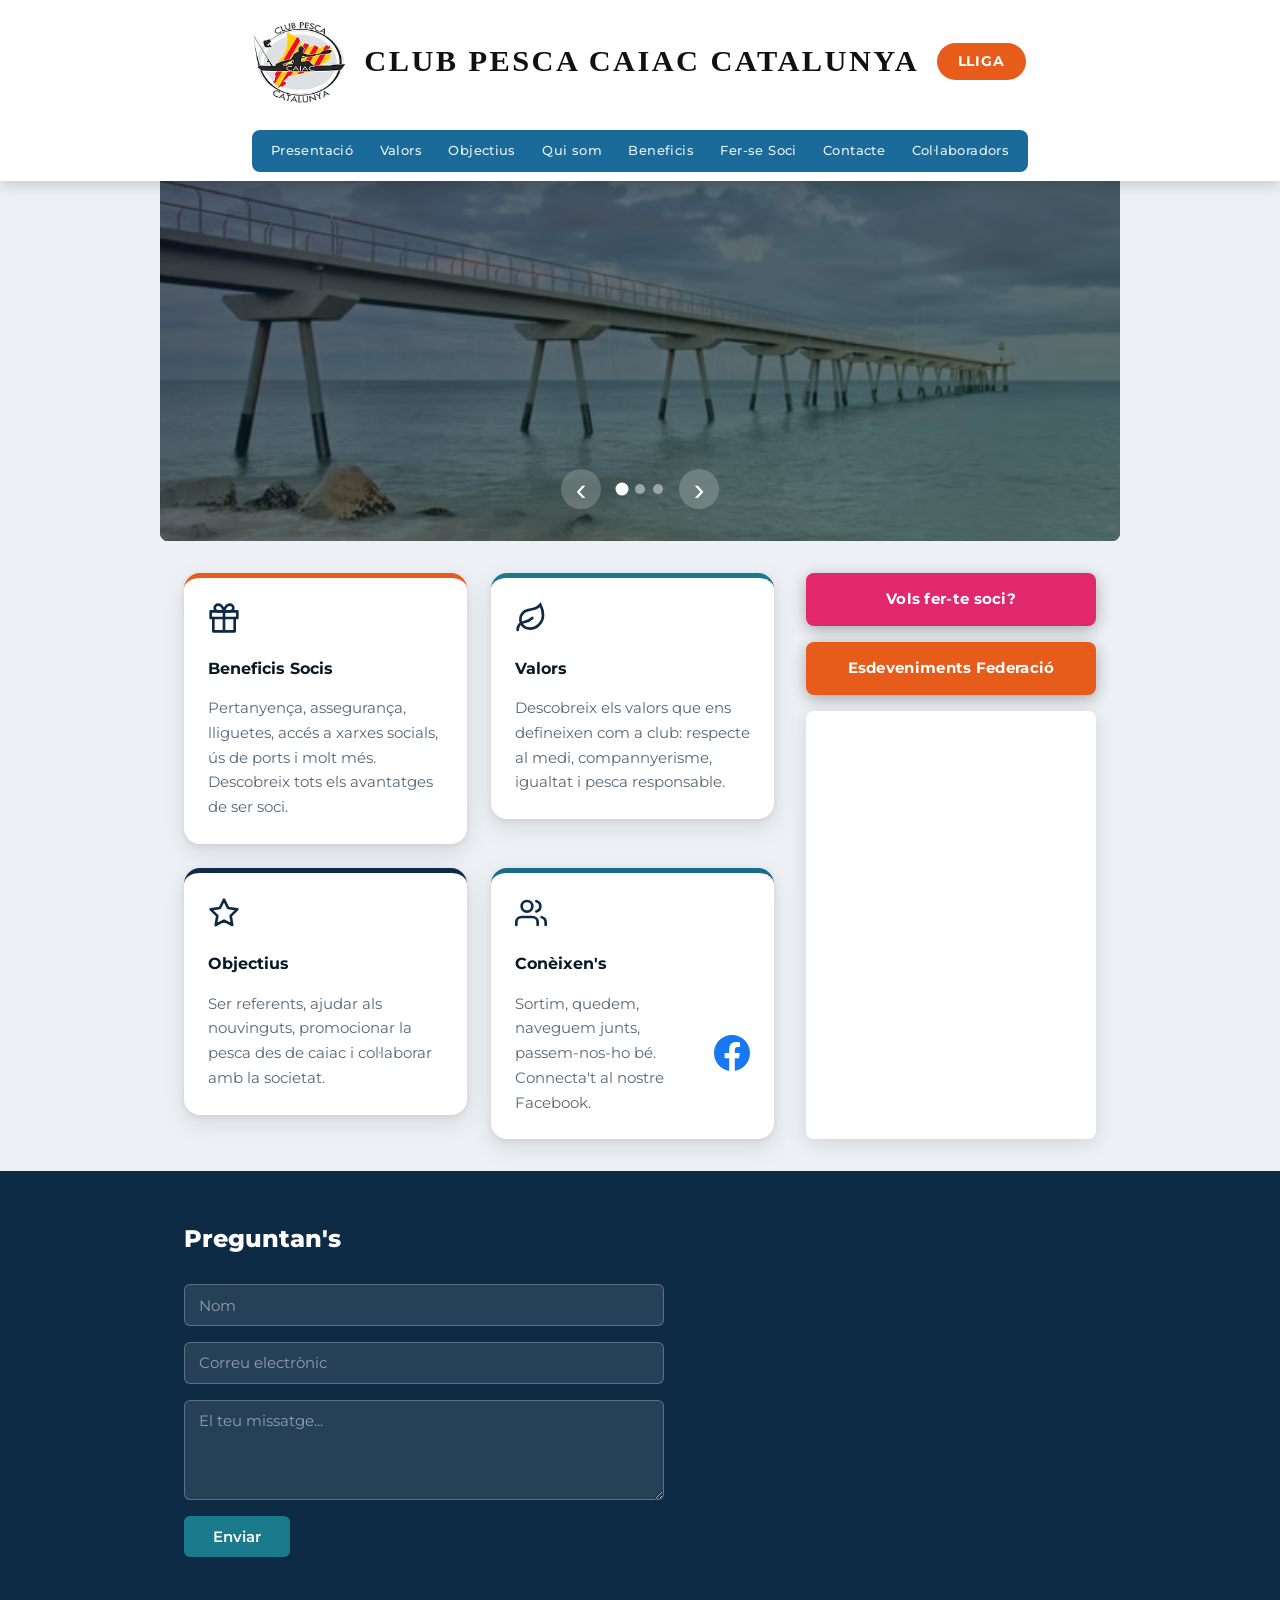
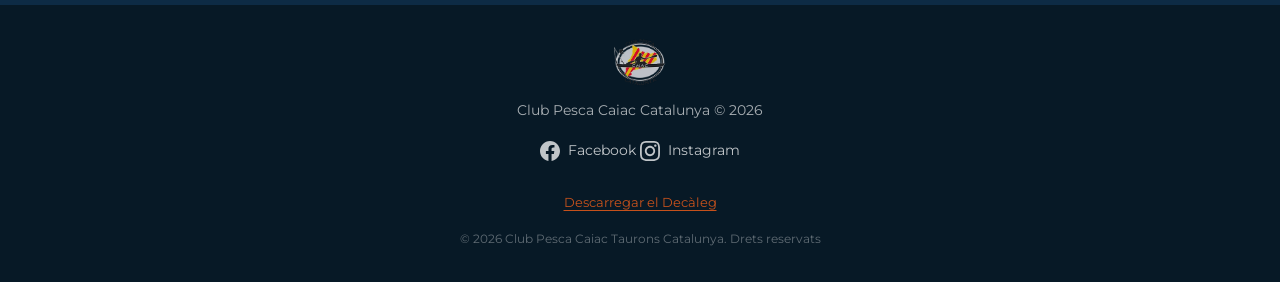
==== commit c6d57adb: "Reset visual: estètica nàutica, Montserrat, icones SVG tècnics - Paleta marina: navy profund (#0d2b4" ====
--- a/index.html
+++ b/index.html
@@ -35,7 +35,7 @@
 
         <!-- Beneficis -->
         <a href="beneficis.html" class="landing-card">
-          <div class="landing-card-header landing-card-header--accent"><span class="card-icon">🎁</span>Beneficis Socis</div>
+          <div class="landing-card-header landing-card-header--accent"><span class="card-icon"><svg width="32" height="32" viewBox="0 0 24 24" fill="none" stroke="currentColor" stroke-width="2" stroke-linecap="round" stroke-linejoin="round"><polyline points="20,12 20,22 4,22 4,12"/><rect x="2" y="7" width="20" height="5"/><line x1="12" y1="22" x2="12" y2="7"/><path d="M12 7H7.5a2.5 2.5 0 0 1 0-5C11 2 12 7 12 7z"/><path d="M12 7h4.5a2.5 2.5 0 0 0 0-5C13 2 12 7 12 7z"/></svg></span>Beneficis Socis</div>
           <div class="landing-card-body">
             <p>Pertanyença, assegurança, lliguetes, accés a xarxes socials, ús de ports i molt més. Descobreix tots els avantatges de ser soci.</p>
           </div>
@@ -43,7 +43,7 @@
 
         <!-- Valors -->
         <a href="valors.html" class="landing-card">
-          <div class="landing-card-header landing-card-header--secondary"><span class="card-icon">🌿</span>Valors</div>
+          <div class="landing-card-header landing-card-header--secondary"><span class="card-icon"><svg width="32" height="32" viewBox="0 0 24 24" fill="none" stroke="currentColor" stroke-width="2" stroke-linecap="round"><path d="M11 20A7 7 0 0 1 9.8 6.1C15.5 5 17 4.48 19 2c1 2 2 4.18 2 8 0 5.5-4.78 10-10 10z"/><path d="M2 21c0-3 1.85-5.36 5.08-6C9.5 14.52 12 13 13 12"/></svg></span>Valors</div>
           <div class="landing-card-body">
             <p>Descobreix els valors que ens defineixen com a club: respecte al medi, compannyerisme, igualtat i pesca responsable.</p>
           </div>
@@ -51,7 +51,7 @@
 
         <!-- Objectius -->
         <a href="objectius.html" class="landing-card">
-          <div class="landing-card-header landing-card-header--primary"><span class="card-icon">⭐</span>Objectius</div>
+          <div class="landing-card-header landing-card-header--primary"><span class="card-icon"><svg width="32" height="32" viewBox="0 0 24 24" fill="none" stroke="currentColor" stroke-width="2" stroke-linecap="round" stroke-linejoin="round"><polygon points="12,2 15.09,8.26 22,9.27 17,14.14 18.18,21.02 12,17.77 5.82,21.02 7,14.14 2,9.27 8.91,8.26"/></svg></span>Objectius</div>
           <div class="landing-card-body">
             <p>Ser referents, ajudar als nouvinguts, promocionar la pesca des de caiac i col·laborar amb la societat.</p>
           </div>
@@ -59,7 +59,7 @@
 
         <!-- Conèixen's -->
         <a href="qui-som.html" class="landing-card landing-card--facebook">
-          <div class="landing-card-header landing-card-header--dark"><span class="card-icon">👋</span>Conèixen's</div>
+          <div class="landing-card-header landing-card-header--dark"><span class="card-icon"><svg width="32" height="32" viewBox="0 0 24 24" fill="none" stroke="currentColor" stroke-width="2" stroke-linecap="round" stroke-linejoin="round"><path d="M17 21v-2a4 4 0 0 0-4-4H5a4 4 0 0 0-4 4v2"/><circle cx="9" cy="7" r="4"/><path d="M23 21v-2a4 4 0 0 0-3-3.87"/><path d="M16 3.13a4 4 0 0 1 0 7.75"/></svg></span>Conèixen's</div>
           <div class="landing-card-body landing-card-body--fb">
             <p>Sortim, quedem, naveguem junts, passem-nos-ho bé. Connecta't al nostre Facebook.</p>
             <svg class="fb-icon" viewBox="0 0 24 24" fill="currentColor" aria-hidden="true">
--- a/assets/css/styles.css
+++ b/assets/css/styles.css
@@ -13,22 +13,23 @@
    Variables & Reset
    ========================================================= */
 :root {
-  --color-primary:   #1a3a5c;
-  --color-secondary: #2e7d52;
-  --color-accent:    #c8960c;
-  --color-dark:      #0f2340;
-  --color-light:     #f5f3ee;
+  --color-primary:   #0d2b45;
+  --color-secondary: #1a7a8c;
+  --color-accent:    #e85c1b;
+  --color-dark:      #071926;
+  --color-light:     #edf1f5;
   --color-white:     #ffffff;
-  --color-text:      #2c2c2c;
-  --color-muted:     #6b7280;
+  --color-text:      #1e2d3a;
+  --color-muted:     #546878;
+  --color-steel:     #546878;
 
   --header-h: 160px;
-  --font-display: 'Cinzel', serif;
+  --font-display: 'Montserrat', sans-serif;
   --radius:   8px;
   --shadow:   0 4px 20px rgba(0,0,0,.12);
   --transition: .25s ease;
 
-  --font-main: 'Segoe UI', system-ui, sans-serif;
+  --font-main: 'Montserrat', system-ui, sans-serif;
 }
 
 *, *::before, *::after { box-sizing: border-box; margin: 0; padding: 0; }
@@ -115,7 +116,7 @@
   flex-shrink: 0;
   display: inline-block;
   padding: .45rem 1.3rem;
-  background: #e8711a;
+  background: var(--color-accent);
   color: #ffffff;
   font-size: .85rem;
   font-weight: 700;
@@ -125,7 +126,7 @@
   white-space: nowrap;
   transition: background var(--transition);
 }
-.btn-lliga:hover { background: #c45e12; }
+.btn-lliga:hover { background: #c44c13; }
 
 /* Hamburger (ocult en desktop) */
 .nav-toggle {
@@ -576,7 +577,7 @@
   text-align: center;
 }
 .page-banner h1 {
-  font-family: 'Cinzel', serif;
+  font-family: var(--font-display);
   font-size: clamp(1.4rem, 3vw, 2rem);
   font-weight: 700;
   letter-spacing: .12em;
@@ -608,7 +609,7 @@
 }
 .card:hover { transform: translateY(-4px); box-shadow: 0 8px 28px rgba(0,0,0,.15); }
 
-.card-icon { font-size: 2.5rem; margin-bottom: 1rem; }
+.card-icon { display: block; width: 32px; height: 32px; margin-bottom: .75rem; color: inherit; }
 .card h3   { font-size: 1.1rem; margin-bottom: .5rem; color: var(--color-primary); }
 .card p    { font-size: .9rem; color: var(--color-muted); }
 
@@ -685,7 +686,7 @@
   padding: .6rem 1.6rem;
   border-radius: 30px;
   background: rgba(255,255,255,.95);
-  color: #9a6e00;
+  color: var(--color-primary);
   font-size: .85rem;
   font-weight: 800;
   letter-spacing: .07em;
@@ -779,7 +780,7 @@
 
 /* Centre — targeta destacada Decàleg */
 .decaleg-list li.decaleg-center {
-  background: linear-gradient(145deg, #b07d0a 0%, #c8960c 45%, #dfa818 100%);
+  background: linear-gradient(145deg, #071926 0%, #0d2b45 50%, #163d60 100%);
   border-top: none;
   overflow: hidden;
   display: flex;
@@ -789,6 +790,7 @@
   gap: .65rem;
   padding: 2rem 1.25rem;
   text-align: center;
+  color: var(--color-white);
 }
 .decaleg-list li.decaleg-center:hover {
   transform: translateY(-8px);
@@ -798,8 +800,10 @@
 }
 
 .decaleg-center-icon {
-  font-size: 2rem;
-  line-height: 1;
+  display: block;
+  width: 36px;
+  height: 36px;
+  color: rgba(255,255,255,.85);
 }
 
 .decaleg-center-title {
@@ -830,9 +834,11 @@
 }
 
 .card-icon {
-  font-size: 2rem;
-  line-height: 1;
+  display: block;
+  width: 32px;
+  height: 32px;
   flex-shrink: 0;
+  color: var(--color-primary);
 }
 
 .decaleg-item-text {
@@ -1345,7 +1351,7 @@
 input:focus, select:focus, textarea:focus {
   outline: none;
   border-color: var(--color-secondary);
-  box-shadow: 0 0 0 3px rgba(46,125,82,.2);
+  box-shadow: 0 0 0 3px rgba(26,122,140,.2);
 }
 
 textarea { resize: vertical; min-height: 100px; }
@@ -1448,7 +1454,17 @@
   color: var(--color-white);
 }
 .btn--primary:hover {
-  background: #256944;
+  background: #136675;
+  transform: translateY(-1px);
+}
+.btn--secondary {
+  background: transparent;
+  color: var(--color-primary);
+  border: 2px solid var(--color-primary);
+}
+.btn--secondary:hover {
+  background: var(--color-primary);
+  color: var(--color-white);
   transform: translateY(-1px);
 }
 .btn:active { transform: translateY(0); }
@@ -1483,9 +1499,12 @@
 .collab-card--biz  { border-top: 4px solid var(--color-secondary); }
 
 .collab-card-icon {
-  font-size: 2.2rem;
-  line-height: 1;
-}
+  display: block;
+  width: 32px;
+  height: 32px;
+  color: var(--color-primary);
+}
+.collab-card--biz .collab-card-icon { color: var(--color-secondary); }
 
 .collab-card h3 {
   font-size: 1.05rem;
@@ -1609,7 +1628,7 @@
   gap: .65rem;
   font-size: .95rem;
 }
-.contact-icon { font-size: 1.1rem; flex-shrink: 0; }
+.contact-icon { display: block; width: 22px; height: 22px; flex-shrink: 0; color: var(--color-secondary); }
 
 .calendar-wrapper {
   margin-top: .75rem;
